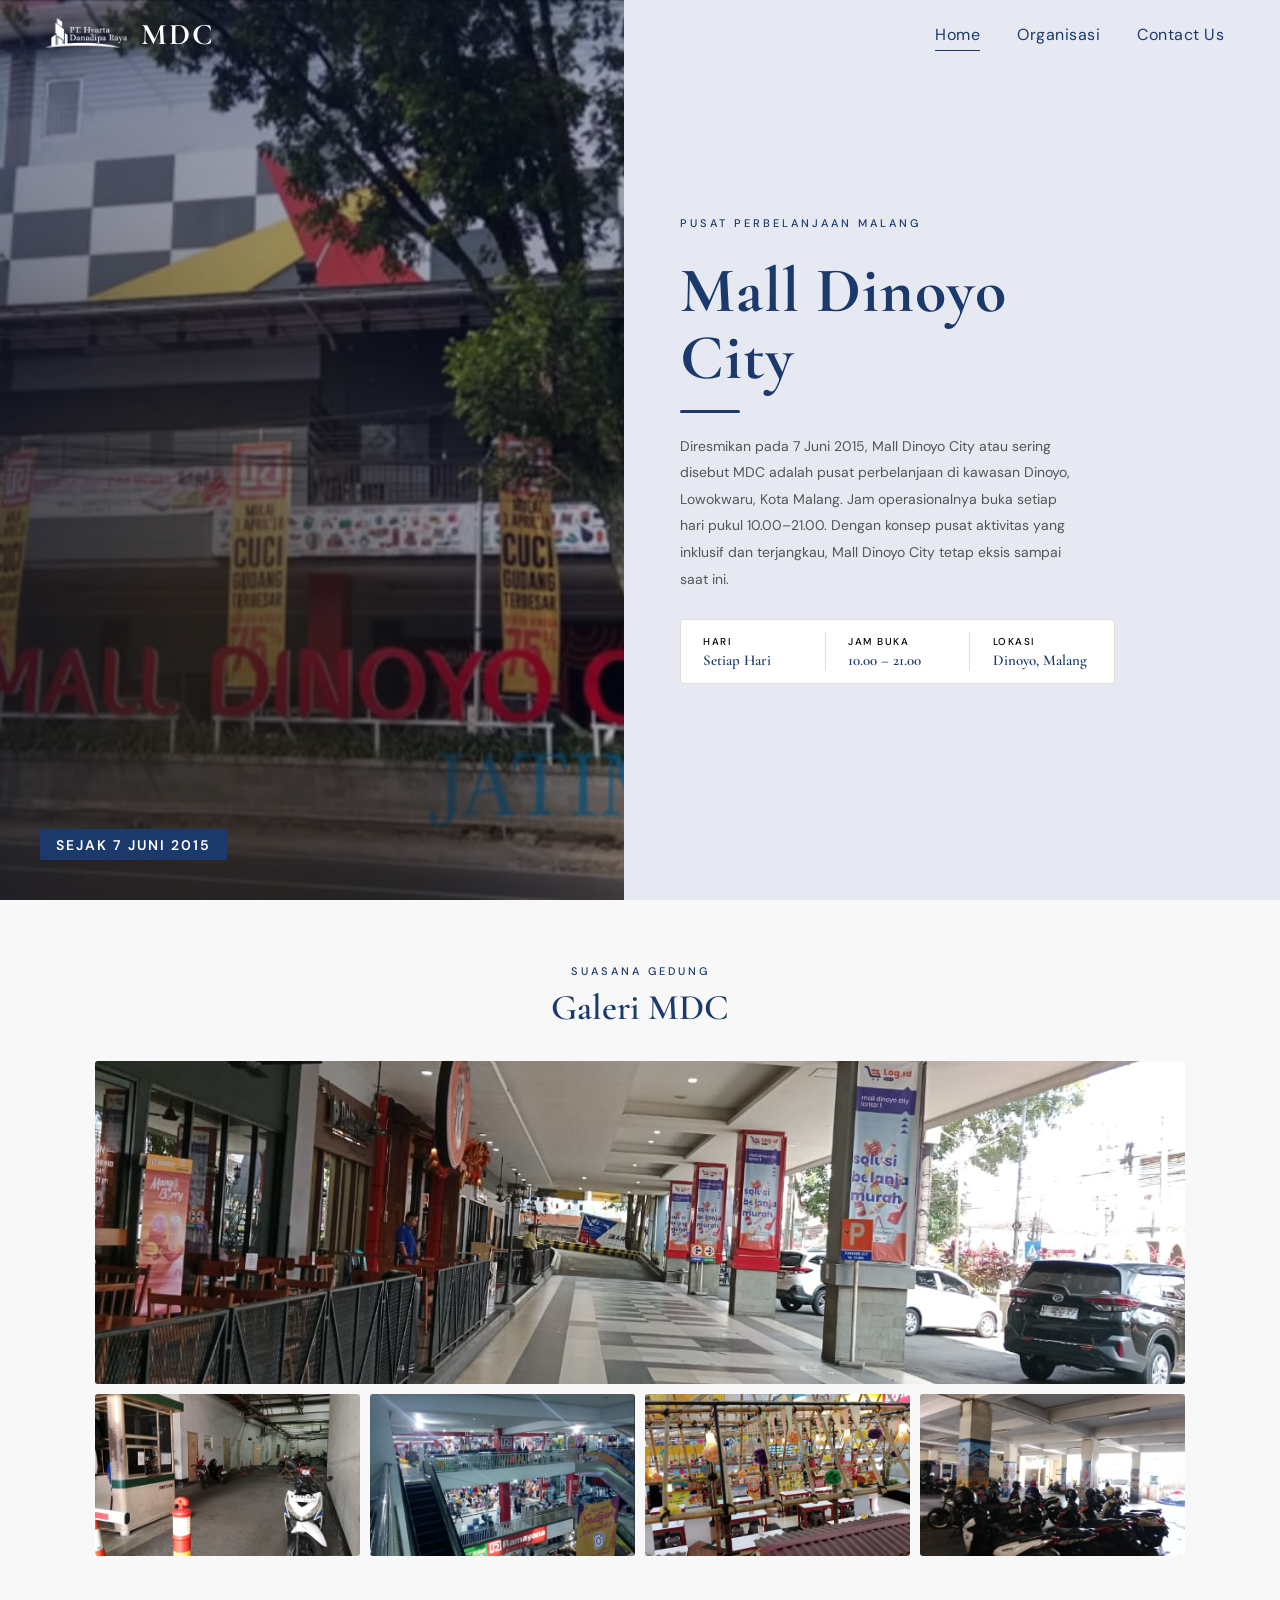
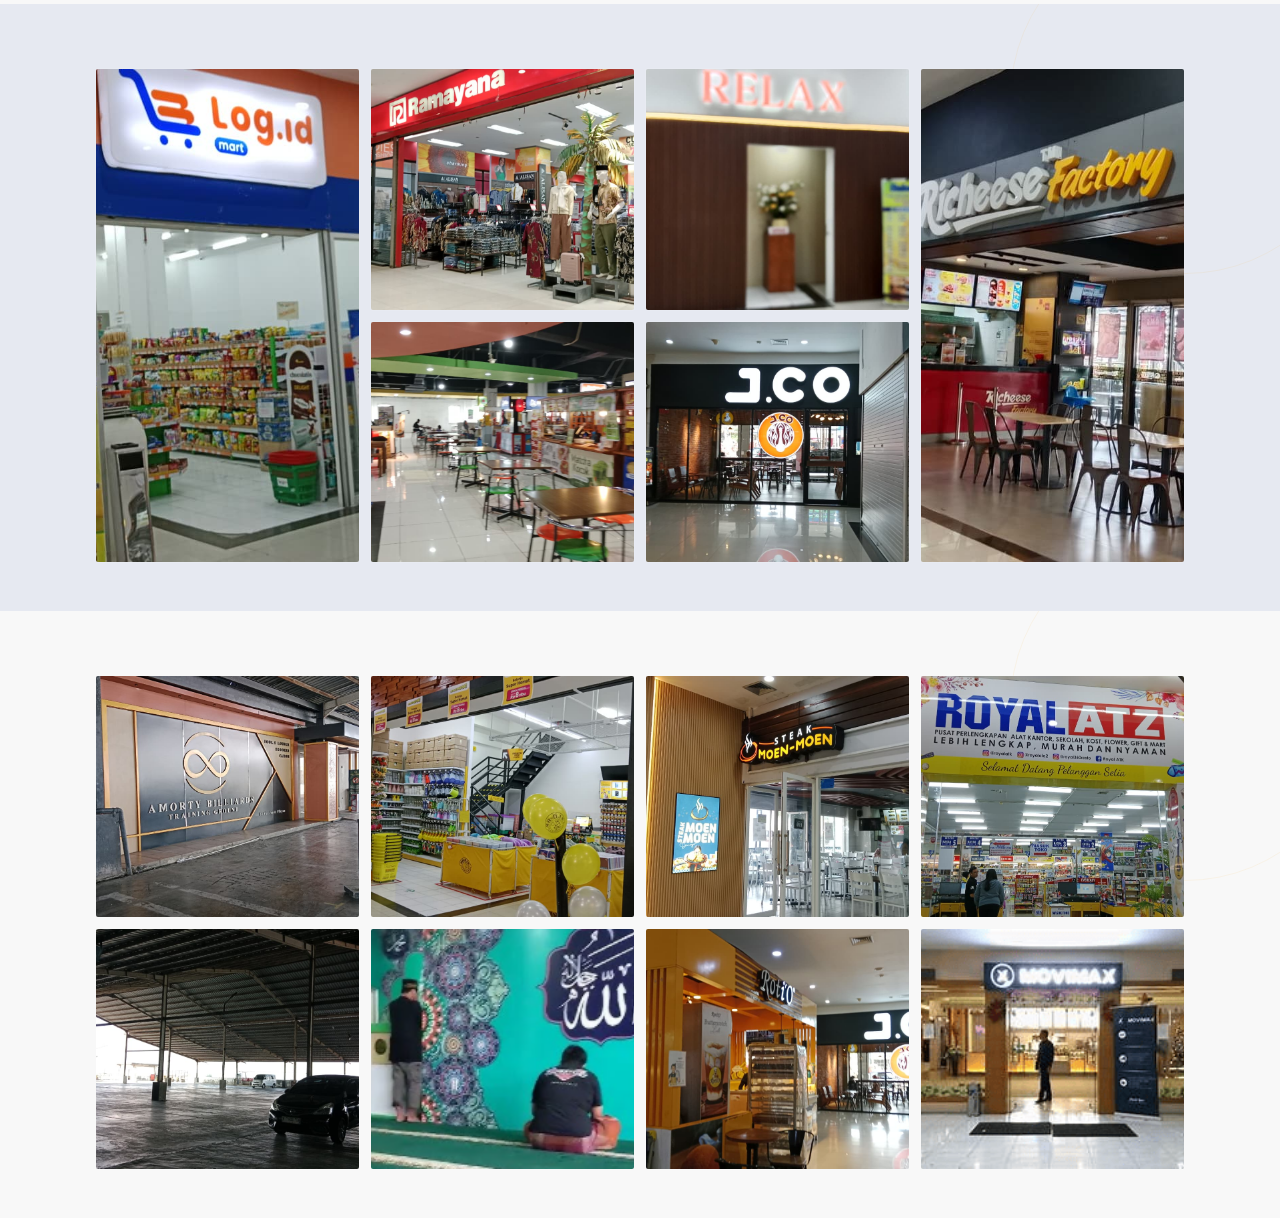
==== 2malldinoyo.html @ 8840e352 "Add files via upload" ====
<!DOCTYPE html>
<html lang="id">

<head>
  <meta charset="UTF-8">
  <meta name="viewport" content="width=device-width, initial-scale=1.0">
  <title>Mall Dinoyo City</title>
  <link rel="stylesheet" href="1utama.css">
  <link rel="stylesheet" href="2malldinoyo.css">
  <link rel="preconnect" href="https://fonts.googleapis.com">
  <link rel="preconnect" href="https://fonts.gstatic.com" crossorigin>
  <link href="https://fonts.googleapis.com/css2?family=Cormorant+Garamond:wght@300;400;600;700&family=DM+Sans:wght@300;400;500&display=swap" rel="stylesheet">
</head>

<body>

  <!-- ======= NAVBAR (sama persis dengan 1utama) ======= -->
  <nav class="navbar" id="navbar">
    <div class="navbar-logo">
      <img src="fotologo.png" alt="Logo HDR" class="nav-logo-img">
      <span class="nav-brand">MDC</span>
    </div>
    <div class="navbar-links">
      <a href="2malldinoyo.html" class="nav-link active">Home</a>
      <a href="7organisasi.html" class="nav-link">Organisasi</a>
      <a href="8contactus.html" class="nav-link">Contact Us</a>
    </div>
    <button class="hamburger" id="hamburger" aria-label="Menu">
      <span></span><span></span><span></span>
    </button>
  </nav>

  <div class="mobile-drawer" id="mobileDrawer">
    <a href="2malldinoyo.html" class="drawer-link">Home</a>
    <a href="7organisasi.html" class="drawer-link">Organisasi</a>
    <a href="8contactus.html" class="drawer-link">Contact Us</a>
  </div>

  <!-- ======= HALAMAN 1 : BERANDA ======= -->
  <section class="halaman1-mdc">
    <div class="sisi-foto">
      <div class="foto-badge reveal">Sejak 7 Juni 2015</div>
    </div>
    <div class="sisi-teks">
      <span class="section-tag dark">Pusat Perbelanjaan Malang</span>
      <h1 class="judul-h1 reveal">Mall Dinoyo<br>City</h1>
      <div class="garis-bawah reveal"></div>
      <p class="deskripsi reveal">
        Diresmikan pada 7 Juni 2015, Mall Dinoyo City atau sering disebut MDC
        adalah pusat perbelanjaan di kawasan Dinoyo, Lowokwaru, Kota Malang.
        Jam operasionalnya buka setiap hari pukul 10.00–21.00. Dengan konsep
        pusat aktivitas yang inklusif dan terjangkau, Mall Dinoyo City tetap
        eksis sampai saat ini.
      </p>
      <div class="jam-operasional reveal">
        <div class="jam-item">
          <span class="jam-label">Hari</span>
          <span class="jam-val">Setiap Hari</span>
        </div>
        <div class="jam-divider"></div>
        <div class="jam-item">
          <span class="jam-label">Jam Buka</span>
          <span class="jam-val">10.00 – 21.00</span>
        </div>
        <div class="jam-divider"></div>
        <div class="jam-item">
          <span class="jam-label">Lokasi</span>
          <span class="jam-val">Dinoyo, Malang</span>
        </div>
      </div>
    </div>
  </section>

  <!-- ======= HALAMAN 2 : GALERI UTAMA ======= -->
  <section class="halaman2-mdc">
    <div class="galeri-header reveal">
      <span class="section-tag dark">Suasana Gedung</span>
      <h2 class="galeri-judul">Galeri MDC</h2>
    </div>
    <div class="galeri">
      <div class="item item-lebar reveal">
        <img src="2lobby.png" alt="Lobby Utama">
        <div class="keterangan">Lobby Utama</div>
      </div>
      <div class="item reveal">
        <img src="2parkiranP1.png" alt="Parkiran P1">
        <div class="keterangan">Parkiran P1</div>
      </div>
      <div class="item reveal">
        <img src="2dalam.png" alt="Dalam Gedung">
        <div class="keterangan">Dalam Gedung</div>
      </div>
      <div class="item reveal">
        <img src="2dasar.png" alt="Foodcourt Dasar">
        <div class="keterangan">Foodcourt Dasar</div>
      </div>
      <div class="item reveal">
        <img src="2parkiranP2.png" alt="Parkiran P2">
        <div class="keterangan">Parkiran P2</div>
      </div>
    </div>
  </section>

  <!-- ======= HALAMAN 3 : GALERI TENANT ======= -->
  <section class="halaman3-mdc">
    <div class="galeri">
      <div class="item item-tinggi reveal">
        <img src="2log.png" alt="Log.id">
        <div class="keterangan">Log.id</div>
      </div>
      <div class="item reveal">
        <img src="2ramayana.png" alt="Ramayana">
        <div class="keterangan">Ramayana</div>
      </div>
      <div class="item reveal">
        <img src="2pijatrelax.png" alt="Pijat Relax">
        <div class="keterangan">Pijat Relax</div>
      </div>
      <div class="item item-tinggi reveal">
        <img src="2richeese.png" alt="Richeese">
        <div class="keterangan">Richeese Factory</div>
      </div>
      <div class="item reveal">
        <img src="2foodcourt.png" alt="Foodcourt">
        <div class="keterangan">Foodcourt</div>
      </div>
      <div class="item reveal">
        <img src="2jco.png" alt="JCO">
        <div class="keterangan">JCO & Coffe</div>
      </div>
    </div>
  </section>

  <section class="halaman4-mdc">
    <div class="galeri">
      <div class="item item reveal">
        <img src="2amorty.png" alt="amorty">
        <div class="keterangan">Amorty Billiard</div>
      </div>
      <div class="item reveal">
        <img src="2diy.png" alt="DIY">
        <div class="keterangan">MR. DIY</div>
      </div>
      <div class="item reveal">
        <img src="2moen.png" alt="Moen-Moen">
        <div class="keterangan">Steak Moen-Moen</div>
      </div>
      <div class="item reveal">
        <img src="2royal atz.png" alt="Royal Atz">
        <div class="keterangan">Royal ATZ</div>
      </div>
      <div class="item reveal">
        <img src="2rooftop.png" alt="Rooftop">
        <div class="keterangan">Rooftop</div>
      </div>
      <div class="item reveal">
        <img src="2masjid.png" alt="masjid">
        <div class="keterangan">Masjid Al-Adnan</div>
      </div>
      <div class="item reveal">
        <img src="2roti.png" alt="Roti">
        <div class="keterangan">Roti O</div>
      </div>
      <div class="item reveal">
        <img src="2movimax.png" alt="Movimax">
        <div class="keterangan">Movimax Dinoyo</div>
      </div>
    </div>
  </section>

  <button class="scroll-top" id="scrollTop" aria-label="Scroll to top">↑</button>
  <script src="1utama.js"></script>

</body>
</html>
---- 1utama.css ----
/* ===== IMPORT FONTS ===== */
@import url('https://fonts.googleapis.com/css2?family=Cormorant+Garamond:wght@300;400;600;700&family=DM+Sans:wght@300;400;500&display=swap');

/* ===== CSS VARIABLES ===== */
:root {
  --navy:      #1B3A6B;   
  --navy-mid:  #1B3A6B;   
  --gold:      #1B3A6B;   
  --gold-light:#4A6FA5;   
  --blue:      #EAF0FA;   
  --cream:     #F8F8F8;   
  --white:     #ffffff;
  --gray:      #8b919c;   
  --gray-light:#e6e9f1;   
  --red-dark:  #4A6FA5;   
  --text-muted:#9CA3AF;   
  --font-display: 'Cormorant Garamond', Georgia, serif;
  --font-body:    'DM Sans', Arial, sans-serif;
  --transition: 0.4s cubic-bezier(0.25, 0.46, 0.45, 0.94);
}

/* ===== RESET & BASE ===== */
*, *::before, *::after { box-sizing: border-box; margin: 0; padding: 0; }

html { scroll-behavior: smooth; }

body {
  font-family: var(--font-body);
  background: var(--white);
  color: #1a1a1a;
  overflow-x: hidden;
  cursor: default;
}

/* ===== CUSTOM CURSOR ===== */
.custom-cursor {
  width: 12px; height: 12px;
  background: var(--navy);
  border-radius: 50%;
  position: fixed;
  pointer-events: none;
  z-index: 9999;
  transition: transform 0.15s ease;
  mix-blend-mode: multiply;
}
.custom-cursor.grow { transform: scale(3); opacity: 0.5; }

/* ===== SCROLL REVEAL ===== */
.reveal {
  opacity: 0;
  transform: translateY(40px);
  transition: opacity 0.7s ease, transform 0.7s ease;
}
.reveal.visible {
  opacity: 1;
  transform: translateY(0);
}

.reveal:nth-child(2) { transition-delay: 0.1s; }
.reveal:nth-child(3) { transition-delay: 0.2s; }
.reveal:nth-child(4) { transition-delay: 0.3s; }
.reveal:nth-child(5) { transition-delay: 0.15s; }
.reveal:nth-child(6) { transition-delay: 0.25s; }

/* ===== ANIMATIONS ===== */
@keyframes slideUp {
  from { opacity: 0; transform: translateY(60px); }
  to   { opacity: 1; transform: translateY(0); }
}
@keyframes fadeIn {
  from { opacity: 0; }
  to   { opacity: 1; }
}
@keyframes float {
  0%, 100% { transform: translateY(0); }
  50%       { transform: translateY(-8px); }
}
@keyframes scrollLine {
  0%   { transform: scaleY(0); transform-origin: top; }
  50%  { transform: scaleY(1); transform-origin: top; }
  50.01% { transform: scaleY(1); transform-origin: bottom; }
  100% { transform: scaleY(0); transform-origin: bottom; }
}
@keyframes pulse {
  0%, 100% { opacity: 1; }
  50%       { opacity: 0.4; }
}

/* ===== SECTION TAG ===== */
.section-tag {
  font-family: var(--font-body);
  font-size: 11px;
  font-weight: 500;
  letter-spacing: 3px;
  text-transform: uppercase;
  color: var(--navy);
  display: block;
  margin-bottom: 0.5rem;
}
.section-tag.light { color: var(--gold-light); }
.section-tag.dark  { color: var(--navy); }

.section-title {
  font-family: var(--font-display);
  font-size: 45px;
  font-weight: 600;
  color: var(--navy);
  line-height: 1.1;
}
.section-title.light { color: var(--navy); }

/* ===== NAVBAR ===== */
.navbar {
  position: fixed;
  top: 0; left: 0; right: 0;
  z-index: 100;
  display: flex;
  align-items: center;
  padding: 1rem 2.5rem;
  background: transparent;
  transition: background var(--transition), padding var(--transition), backdrop-filter var(--transition);
}
.navbar.scrolled {
  background: rgba(255, 255, 255, 0.96);
  backdrop-filter: blur(12px);
  padding: 0.8rem 2.5rem;
  box-shadow: 0 1px 0 var(--gray-light);
}

.navbar-logo {
  display: flex;
  align-items: center;
  gap: 0.6rem;
  text-decoration: none;
  margin-right: auto;
}
.nav-logo-img {
  height: 36px;
  width: auto;
  filter: brightness(0) invert(1);
  object-fit: contain;
}
.navbar.scrolled .nav-logo-img {
  filter: none;
}
.nav-brand {
  font-family: var(--font-display);
  font-size: 30px;
  font-weight: 700;
  color: var(--white);
  letter-spacing: 2px;
}
.navbar.scrolled .nav-brand {
  color: var(--navy);
}

.navbar-links {
  display: flex;
  gap: 0.3rem;
  align-items: center;
}
.nav-link {
  text-decoration: none;
  color: white;
  font-size: 16px;
  font-weight: 400;
  letter-spacing: 0.5px;
  padding: 0.5rem 1rem;
  border-radius: 4px;
  transition: color var(--transition), background var(--transition);
  position: relative;
}
.navbar.scrolled .nav-link {
  color: var(--gray);
}
.navbar.scrolled .nav-link:hover,
.navbar.scrolled .nav-link.active {
  color: var(--navy);
}
.nav-link::after {
  content: '';
  position: absolute;
  bottom: 2px; left: 1rem; right: 1rem;
  height: 1px;
  background: var(--navy);
  transform: scaleX(0);
  transition: transform var(--transition);
}
.nav-link:hover::after,
.nav-link.active::after { transform: scaleX(1); }
.nav-link:hover { color: var(--white); }
.nav-link.active { color: var(--white); }

.hamburger {
  display: none;
  flex-direction: column;
  gap: 5px;
  background: none;
  border: none;
  cursor: pointer;
  padding: 4px;
}
.hamburger span {
  display: block;
  width: 24px; height: 2px;
  background: white;
  border-radius: 2px;
  transition: var(--transition);
}

.mobile-drawer {
  display: flex;
  position: fixed;
  top: 0; right: -100%;
  width: 260px; height: 100%;
  background: var(--white);
  z-index: 1000;
  flex-direction: column;
  padding: 5rem 2rem 2rem;
  gap: 0.5rem;
  transition: right 0.35s ease;
  visibility: hidden;
  box-shadow: -4px 0 24px rgba(0,0,0,0.08);
}
.mobile-drawer.open {
  right: 0;
  visibility: visible;
}
.drawer-link {
  text-decoration: none;
  color: var(--gray);
  font-size: 15px;
  padding: 0.75rem 0;
  border-bottom: 1px solid var(--gray-light);
  transition: color var(--transition);
}
.drawer-link:hover { color: var(--navy); }

/* ===== HERO ===== */
.halaman1 {
  height: 100vh;
  position: relative;
  display: flex;
  align-items: center;
  justify-content: center;
  overflow: hidden;
  background:
    linear-gradient(135deg, rgba(29, 55, 95, 0.72) 0%, rgba(178, 187, 201, 0.5) 100%),
    url("background.jpg") center/cover no-repeat;
}

.hero-overlay {
  position: absolute;
  inset: 0;
  background: 
    radial-gradient(ellipse at 20% 50%, rgba(255,255,255,0.06) 0%, transparent 60%),
    radial-gradient(ellipse at 80% 20%, rgba(255,255,255,0.04) 0%, transparent 50%);
  pointer-events: none;
}

.hero-content {
  text-align: center;
  z-index: 2;
  display: flex;
  flex-direction: column;
  align-items: center;
  gap: 1.2rem;
}

.hero-badge {
  font-size: 11px;
  font-weight: 500;
  letter-spacing: 4px;
  text-transform: uppercase;
  color: var(--white);
  border: 1px solid rgba(255,255,255,0.45);
  padding: 0.4rem 1.2rem;
  border-radius: 20px;
  animation: fadeIn 1s ease 0.3s both;
}

.teks1 {
  font-family: var(--font-display);
  font-size: clamp(36px, 6vw, 72px);
  font-weight: 700;
  color: var(--white);
  line-height: 1.05;
  letter-spacing: 2px;
  animation: slideUp 1s ease 0.5s both;
}

.teks2 {
  font-size: 15px;
  color: rgba(255,255,255,0.80);
  line-height: 1.8;
  animation: slideUp 1s ease 0.7s both;
  max-width: 480px;
}

.hero-cta {
  display: inline-block;
  text-decoration: none;
  color: var(--white);
  background: var(--navy);
  padding: 0.75rem 2rem;
  font-size: 13px;
  font-weight: 500;
  letter-spacing: 1px;
  border-radius: 2px;
  animation: slideUp 1s ease 0.9s both;
  transition: background var(--transition), transform var(--transition), color var(--transition);
  margin-top: 0.5rem;
}
.hero-cta:hover {
  background: var(--blue);
  transform: translateY(-2px);
}

.hero-scroll-hint {
  position: absolute;
  bottom: 2rem;
  left: 50%;
  transform: translateX(-50%);
  display: flex;
  flex-direction: column;
  align-items: center;
  gap: 0.5rem;
  animation: fadeIn 1s ease 2s both;
}
.hero-scroll-hint span {
  font-size: 10px;
  letter-spacing: 3px;
  text-transform: uppercase;
  color: rgba(255, 255, 255, 0.685);
}
.scroll-line {
  width: 1px;
  height: 40px;
  background: rgba(255, 255, 255, 0.801);
  animation: scrollLine 1.5s ease-in-out infinite;
}

/* ===== HALAMAN 2 ===== */
.halaman2 {
  background: var(--white);
  padding: 5rem 2rem 3rem;
  display: flex;
  flex-direction: column;
  align-items: center;
  gap: 2.5rem;
}

.halaman2-inner {
  display: flex;
  align-items: center;
  gap: 3rem;
  max-width: 900px;
  width: 100%;
}

.fotologo {
  width: 250px;
  height: auto;
  animation: float 4s ease-in-out infinite;
  flex-shrink: 0;
}

.halaman2-text {
  display: flex;
  flex-direction: column;
  gap: 0.75rem;
}

.teks3 {
  font-family: var(--font-display);
  font-size: 30px;
  color: var(--navy);
  font-weight: 600;
}

.teks3-sub {
  font-size: 20px;
  color: var(--gray);
  line-height: 1.8;
  max-width: 800px;
}

/* Stat bar */
.stat-bar {
  display: flex;
  gap: 0;
  background: var(--white);
  border: 1px solid var(--gray-light);
  border-radius: 4px;
  overflow: hidden;
  width: 100%;
  max-width: 700px;
}
.stat-item {
  flex: 1;
  display: flex;
  flex-direction: column;
  align-items: center;
  justify-content: center;
  padding: 1.5rem 1rem;
  gap: 0.3rem;
}
.stat-num {
  font-family: var(--font-display);
  font-size: 50px;
  font-weight: 700;
  color: var(--navy);
  line-height: 1;
}
.stat-pct {
  font-family: var(--font-display);
  font-size: 30px;
  color: var(--navy);
  margin-left: 2px;
}
.stat-label {
  font-size: 20px;
  letter-spacing: 1px;
  color: var(--gray);
  text-transform: uppercase;
}
.stat-divider {
  width: 1px;
  background: var(--gray-light);
  margin: 1rem 0;
}

/* ===== HALAMAN 3 : VISI MISI ===== */
.halaman3 {
  background: var(--gray-light);
  padding: 5rem 3rem;
  display: flex;
  flex-direction: column;
  align-items: center;
  gap: 2.5rem;
  position: relative;
  overflow: hidden;
}
.halaman3::before {
  content: '';
  position: absolute;
  top: -60px; right: -60px;
  width: 300px; height: 300px;
  border: 1px solid rgba(27,58,107,0.08);
  border-radius: 50%;
  pointer-events: none;
}
.halaman3::after {
  content: '';
  position: absolute;
  bottom: -80px; left: -80px;
  width: 400px; height: 400px;
  border: 1px solid rgba(27,58,107,0.05);
  border-radius: 50%;
  pointer-events: none;
}

.halaman3-header {
  text-align: center;
}

.container {
  display: grid;
  grid-template-columns: 1fr 1fr;
  gap: 3rem;
  width: 90%;
  z-index: 1;
  height: fit-content;
}

.halaman3 .section {
  background: var(--white);
  border: 1px solid var(--gray-light);
  border-radius: 4px;
  padding: 2rem;
  transition: background var(--transition), border-color var(--transition), box-shadow var(--transition);
}
.halaman3 .section:hover {
  border-color: var(--navy);
  box-shadow: 0 8px 24px rgba(27,58,107,0.08);
}

.halaman3 .section h2 {
  font-family: var(--font-display);
  font-size: 30px;
  font-weight: 600;
  text-align: center;
  margin-bottom: 1rem;
  color: var(--navy);
  padding-bottom: 0.75rem;
  border-bottom: 1px solid var(--gray-light);
}

.halaman3 .section p,
.halaman3 .section li {
  font-size: 20px;
  line-height: 1.9;
  color: var(--navy);
}

.halaman3 .section ul {
  padding-left: 1.2rem;
}

.halaman3 .section li {
  margin-bottom: 0.75rem;
}

/* ===== HALAMAN 4 : BIDANG USAHA ===== */
.halaman4 {
  background: var(--white);
  padding: 3rem 3rem;
  display: flex;
  flex-direction: column;
  align-items: center;
  gap: 2rem;
  border-top: 1px solid var(--gray-light);
}

.halaman4-header { text-align: center; }

.judul {
  font-family: var(--font-display);
  font-size: 30px;
  font-weight: 700;
  color: var(--navy);
  text-transform: uppercase;
  letter-spacing: 2px;
  margin-bottom: 0;
}

.halaman4 .grid {
  display: grid;
  grid-template-columns: 1fr 1fr 1fr;
  gap: 1.5rem;
  width: 75%;
}

.halaman4 .kartu {
  background: var(--cream);
  border: 1px solid rgba(73, 76, 82, 0.212);
  border-radius: 4px;
  overflow: hidden;
  transition: transform var(--transition), box-shadow var(--transition), border-color var(--transition);
}
.halaman4 .kartu:hover {
  transform: translateY(-6px);
  box-shadow: 0 16px 40px rgba(68, 97, 143, 0.1);
  border-color: var(--navy);
}

.kartu-icon {
  font-size: 28px;
  padding: 1rem 1rem 1rem;
  display: block;
  text-align: center;
  color: #ffffff;
}

.kartu-header {
  padding: 0.6rem 1.2rem;
  font-weight: 600;
  font-size: 18px;
  letter-spacing: 1.5px;
  text-transform: uppercase;
  color: rgb(58, 56, 56);
  background: var(--gray-light);
}

.kartu-body {
  padding: 0.9rem 1.2rem 1.2rem;
}

.halaman4 .kartu-body ul { padding-left: 1.1rem; }
.halaman4 .kartu-body li {
  font-size: 16px;
  color: rgb(56, 55, 55);
  line-height: 1.8;
  margin-bottom: 0.4rem;
}

/* ===== HALAMAN 5 : LEGALITAS ===== */
.halaman5 {
  background: var(--cream);
  padding: 5rem 3rem;
  display: flex;
  flex-direction: column;
  align-items: center;
  gap: 2rem;
}

.halaman5-header { text-align: center; }

.judul-halaman {
  font-family: var(--font-display);
  font-size: 30px;
  font-weight: 700;
  color: var(--navy);
  text-transform: uppercase;
  letter-spacing: 2px;
}

.halaman5 .grid {
  display: grid;
  grid-template-columns: 1fr 1fr 1fr;
  gap: 1rem;
  width: 70%;
}

.halaman5 .kartu {
  border: 1px solid var(--gray-light);
  border-radius: 4px;
  background: var(--white);
  overflow: hidden;
  transition: transform var(--transition), box-shadow var(--transition);
}
.halaman5 .kartu:hover {
  transform: translateY(-4px);
  box-shadow: 0 8px 24px rgba(27,58,107,0.08);
}

.biru  { background: var(--navy); color: white; }
.merah { background: var(--gold-light); color: white; }

.kartu-body {
  padding: 0.9rem 1.1rem;
  font-size: 15px;
  color: var(--gray);
  line-height: 1.7;
}

/* ===== HALAMAN 6 : GEDUNG ===== */
.halaman6 {
  background: var(--white);
  padding: 5rem 3rem;
  display: flex;
  flex-direction: column;
  align-items: center;
  gap: 2rem;
  position: relative;
  overflow: hidden;
}
.halaman6::before {
  content: '';
  position: absolute;
  inset: 0;
  background: none;
  pointer-events: none;
}

.halaman6-header {
  text-align: center;
  z-index: 1;
}

.teks-gedung {
  font-size: 18px;
  text-align: center;
  color: var(--gray);
  line-height: 2;
  z-index: 1;
}
.teks-gedung strong { color: var(--navy); }

.halaman6 .grid {
  display: grid;
  grid-template-columns: 1fr 1fr;
  gap: 1.5rem;
  width: 55%;
  z-index: 1;
}

.halaman6 .kartu {
  text-decoration: none;
  color: var(--navy);
  border-radius: 4px;
  overflow: hidden;
  border: 1px solid var(--gray-light);
  transition: transform var(--transition), box-shadow var(--transition);
  background: white;
}
.halaman6 .kartu:hover {
  transform: translateY(-6px);
  box-shadow: 0 20px 48px rgba(27,58,107,0.12);
}

.kartu-img-wrap {
  position: relative;
  overflow: hidden;
}

.halaman6 .kartu img {
  width: 100%;
  height: 200px;
  display: block;
  object-fit: cover;
  transition: transform 0.6s ease;
}
.halaman6 .kartu:hover img { transform: scale(1.06); }

.kartu-overlay {
  position: absolute;
  inset: 0;
  background: rgba(27,58,107,0.55);
  display: flex;
  align-items: center;
  justify-content: center;
  color: var(--white);
  font-size: 17px;
  font-weight: 600;
  letter-spacing: 1px;
  opacity: 0;
  transition: opacity var(--transition);
}
.halaman6 .kartu:hover .kartu-overlay { opacity: 1; }

.halaman6 .kartu p {
  padding: 0.9rem 1rem;
  font-weight: 600;
  font-size: 17px;
  letter-spacing: 0.5px;
  text-align: center;
  margin: 0;
  background: white;
  color: var(--navy);
}

/* ===== HALAMAN 8 : CONTACT ===== */
.halaman8 {
  background: var(--cream);
  display: flex;
  flex-direction: column;
  align-items: center;
  justify-content: center;
  padding: 5rem 3rem 0;
}

.contact-inner {
  display: flex;
  flex-direction: column;
  align-items: center;
  gap: 2.5rem;
  width: 100%;
  max-width: 800px;
  padding-bottom: 3rem;
}

.h1 {
  font-family: var(--font-display);
  font-size: 36px;
  font-weight: 600;
  color: var(--navy);
  text-align: center;
  padding-bottom: 0.75rem;
  border-bottom: 1px solid var(--gray-light);
}

.contact-grid {
  display: flex;
  gap: 0;
  width: 100%;
  justify-content: center;
  align-items: stretch;
}

.contact-item {
  flex: 1;
  display: flex;
  flex-direction: column;
  align-items: center;
  gap: 0.5rem;
  padding: 1.5rem;
  text-align: center;
  transition: background var(--transition);
  border-radius: 4px;
}
.contact-item:hover { background: var(--blue); }

.contact-icon {
  font-size: 24px;
  margin-bottom: 0.3rem;
  color: var(--navy);
}

.h2 {
  font-family: var(--font-display);
  font-size: 20px;
  font-weight: 600;
  color: var(--navy);
  letter-spacing: 1px;
}

.p {
  font-size: 17px;
  color: var(--gray);
  line-height: 1.6;
}

.contact-divider {
  width: 1px;
  background: var(--gray-light);
  margin: 1.5rem 0;
}

.footer-bar {
  width: 100%;
  border-top: 1px solid var(--gray-light);
  text-align: center;
  padding: 1.2rem;
}
.footer-bar p {
  font-size: 12px;
  color: var(--gray);
  letter-spacing: 0.5px;
}

/* ===== SCROLL TO TOP ===== */
.scroll-top {
  position: fixed;
  bottom: 2rem;
  right: 2rem;
  width: 44px; height: 44px;
  background: var(--navy);
  color: var(--white);
  border: none;
  border-radius: 50%;
  font-size: 18px;
  font-weight: bold;
  cursor: pointer;
  z-index: 50;
  opacity: 0;
  transform: translateY(20px);
  transition: opacity var(--transition), transform var(--transition), background var(--transition);
  display: flex;
  align-items: center;
  justify-content: center;
}
.scroll-top.visible { opacity: 1; transform: translateY(0); }
.scroll-top:hover { background: var(--gold-light); }

/* ===== RESPONSIVE ===== */
@media (max-width: 768px) {
  .navbar-links { display: none; }
  .hamburger { display: flex; }
  .halaman2-inner { flex-direction: column; text-align: center; }
  .container { grid-template-columns: 1fr; gap: 1.5rem; }
  .halaman4 .grid { grid-template-columns: 1fr; width: 95%; }
  .halaman5 .grid { grid-template-columns: 1fr 1fr; width: 95%; }
  .halaman6 .grid { grid-template-columns: 1fr; width: 90%; }
  .stat-bar { flex-direction: column; max-width: 300px; }
  .stat-divider { width: 60%; height: 1px; margin: 0 auto; }
  .contact-grid { flex-direction: column; }
  .contact-divider { width: 60%; height: 1px; margin: 0 auto; }
}
---- 2malldinoyo.css ----
/* ============================================================
   2malldinoyo.css
   Hanya style KHUSUS halaman Mall Dinoyo City.
   Navbar, font, warna, animasi → sudah dari 1utama.css
   ============================================================ */

/* ======= HALAMAN 1 : SPLIT HERO ======= */

.navbar {
  position: fixed;
  top: 0; left: 0; right: 0;
  z-index: 100;
  display: flex;
  align-items: center;
  padding: 1rem 2.5rem;
  background: transparent;
  transition: background var(--transition), padding var(--transition), backdrop-filter var(--transition);
}
.navbar.scrolled {
  background: rgba(255, 255, 255, 0.96);
  backdrop-filter: blur(12px);
  padding: 0.8rem 2.5rem;
  box-shadow: 0 1px 0 var(--gray-light);
}

.navbar-logo {
  display: flex;
  align-items: center;
  gap: 0.6rem;
  text-decoration: none;
  margin-right: auto;
}
.nav-logo-img {
  height: 36px;
  width: auto;
  filter: brightness(0) invert(1);
  object-fit: contain;
}
.navbar.scrolled .nav-logo-img {
  filter: none;
}
.nav-brand {
  font-family: var(--font-display);
  font-size: 30px;
  font-weight: 700;
  color: var(--white);
  letter-spacing: 2px;
}
.navbar.scrolled .nav-brand {
  color: var(--navy);
}

.navbar-links {
  display: flex;
  gap: 0.3rem;
  align-items: center;
}
.nav-link {
  text-decoration: none;
  color: var(--navy);
  font-size: 16px;
  font-weight: 400;
  letter-spacing: 0.5px;
  padding: 0.5rem 1rem;
  border-radius: 4px;
  transition: color var(--transition), background var(--transition);
  position: relative;
}
.navbar.scrolled .nav-link {
  color: var(--navy);
}
.navbar.scrolled .nav-link:hover,
.navbar.scrolled .nav-link.active {
  color: var(--nvy);
}
.nav-link::after {
  content: '';
  position: absolute;
  bottom: 2px; left: 1rem; right: 1rem;
  height: 1px;
  background: var(--navy);
  transform: scaleX(0);
  transition: transform var(--transition);
}
.nav-link:hover::after,
.nav-link.active::after { transform: scaleX(1); }
.nav-link:hover { color: var(--navy); }
.nav-link.active { color: var(--navy); }

.hamburger {
  display: none;
  flex-direction: column;
  gap: 5px;
  background: none;
  border: none;
  cursor: pointer;
  padding: 4px;
}
.hamburger span {
  display: block;
  width: 24px; height: 2px;
  background: white;
  border-radius: 2px;
  transition: var(--transition);
}

.mobile-drawer {
  display: flex;
  position: fixed;
  top: 0; right: -100%;
  width: 260px; height: 100%;
  background: var(--white);
  z-index: 1000;
  flex-direction: column;
  padding: 5rem 2rem 2rem;
  gap: 0.5rem;
  transition: right 0.35s ease;
  visibility: hidden;
  box-shadow: -4px 0 24px rgba(0,0,0,0.08);
}
.mobile-drawer.open {
  right: 0;
  visibility: visible;
}
.drawer-link {
  text-decoration: none;
  color: var(--gray);
  font-size: 15px;
  padding: 0.75rem 0;
  border-bottom: 1px solid var(--gray-light);
  transition: color var(--transition);
}
.drawer-link:hover { color: var(--navy); }

.halaman1-mdc {
  height: 100vh;
  display: flex;
  flex-direction: row;
}

/* Sisi kiri: foto */
.halaman1-mdc .sisi-foto {
  flex: 1;
  background:
    linear-gradient(135deg, rgba(7,19,58,0.5) 0%, rgba(7,19,58,0.2) 100%),
    url("mdc.jpg") center / cover no-repeat;
  display: flex;
  align-items: flex-end;
  padding: 2.5rem;
  position: relative;
  overflow: hidden;
}

.halaman1-mdc .sisi-foto::after {
  content: '';
  position: absolute;
  inset: 0;
  background: radial-gradient(ellipse at 30% 70%, rgba(232,160,32,0.12) 0%, transparent 60%);
  pointer-events: none;
}

.foto-badge {
  background: var(--navy);
  color: var(--white);
  font-size: 14px;
  font-weight: 600;
  letter-spacing: 2px;
  text-transform: uppercase;
  padding: 0.4rem 1rem;
  border-radius: 2px;
  z-index: 1;
}

/* Sisi kanan: teks */
.halaman1-mdc .sisi-teks {
  flex: 1;
  background: var(--gray-light);
  display: flex;
  flex-direction: column;
  justify-content: center;
  padding: 4rem 3.5rem;
  gap: 1.2rem;
}

.judul-h1 {
  font-family: var(--font-display);
  font-size: clamp(38px, 5vw, 64px);
  font-weight: 700;
  color: var(--navy);
  line-height: 1.05;
  letter-spacing: 1px;
  margin: 0;
}

.garis-bawah {
  width: 60px;
  height: 3px;
  background: var(--navy);
  border-radius: 2px;
}

.halaman1-mdc .deskripsi {
  font-size: 14px;
  color: #555;
  line-height: 1.9;
  max-width: 400px;
}

/* Info bar jam operasional */
.jam-operasional {
  display: flex;
  gap: 0;
  border: 1px solid #e0ddd5;
  border-radius: 4px;
  overflow: hidden;
  max-width: 80%;
  margin-top: 0.5rem;
  background: white;
}

.jam-item {
  display: flex;
  flex-direction: column;
  padding: 0.9rem 1.4rem;
  gap: 0.2rem;
   flex: 1;
}

.jam-label {
  font-size: 10px;
  letter-spacing: 1.5px;
  text-transform: uppercase;
  color: #000000;
  font-weight: 500;
}

.jam-val {
  font-family: var(--font-display);
  font-size: 15px;
  font-weight: 600;
  color: var(--navy);
}

.jam-divider {
  width: 1px;
  background: #e0ddd5;
  margin: 0.75rem 0;
}


/* ======= HALAMAN 2 : GALERI TERANG ======= */

.halaman2-mdc {
  background: var(--cream);
  padding: 4rem 3rem 3rem;
  display: flex;
  flex-direction: column;
  align-items: center;
  gap: 2rem;
}

.galeri-header {
  text-align: center;
}

.galeri-judul {
  font-family: var(--font-display);
  font-size: 36px;
  font-weight: 600;
  color: var(--navy);
  margin: 0;
}

.galeri-judul.light { color: var(--white); }

.halaman2-mdc .galeri {
  display: grid;
  grid-template-columns: 1fr 1fr 1fr 1fr;
  gap: 10px;
  width: 92%;
  height: 55vh;
}

.halaman2-mdc .item {
  position: relative;
  overflow: hidden;
  background: #ddd;
  border-radius: 3px;
}

.halaman2-mdc .item-lebar {
  grid-column: span 4;
}

.halaman2-mdc .item img {
  width: 100%; height: 100%;
  object-fit: cover;
  display: block;
  transition: transform 0.5s ease;
}

.halaman2-mdc .item:hover img { transform: scale(1.05); }

.keterangan {
  position: absolute;
  bottom: 0; left: 0; right: 0;
  background: rgba(7,19,58,0.65);
  color: white;
  font-size: 12px;
  font-weight: 500;
  letter-spacing: 0.5px;
  padding: 0.5rem 0.75rem;
  text-align: center;
  transform: translateY(100%);
  transition: transform 0.3s ease;
}

.item:hover .keterangan { transform: translateY(0); }


/* ======= HALAMAN 3 : GALERI GELAP ======= */

.halaman3-mdc {
  background: var(--gray-light);
  padding: 4rem 3rem 3rem;
  display: flex;
  flex-direction: column;
  align-items: center;
  gap: 2rem;
  position: relative;
  overflow: hidden;
}

.halaman3-mdc::before {
  content: '';
  position: absolute;
  top: -80px; right: -80px;
  width: 350px; height: 350px;
  border: 1px solid rgba(232,160,32,0.08);
  border-radius: 50%;
  pointer-events: none;
}

.halaman3-mdc .galeri {
  display: grid;
  grid-template-columns: 1fr 1fr 1fr 1fr;
  grid-template-rows: 1fr 1fr;
  gap: 10px;
  width: 92%;
  height: 55vh;
  z-index: 1;
}

.halaman3-mdc .item {
  position: relative;
  overflow: hidden;
  background: rgba(255,255,255,0.05);
  border-radius: 3px;
  border: 1px solid rgba(255,255,255,0.06);
}

.halaman3-mdc .item-tinggi { grid-row: span 2; }

.halaman3-mdc .item img {
  width: 100%; height: 100%;
  object-fit: cover;
  display: block;
  transition: transform 0.5s ease;
}

.halaman3-mdc .item:hover img { transform: scale(1.05); }


.halaman4-mdc {
  background: var(--cream);
  padding: 4rem 3rem 3rem;
  display: flex;
  flex-direction: column;
  align-items: center;
  gap: 2rem;
  position: relative;
  overflow: hidden;
}

.halaman4-mdc::before {
  content: '';
  position: absolute;
  top: -80px; right: -80px;
  width: 350px; height: 350px;
  border: 1px solid rgba(232,160,32,0.08);
  border-radius: 50%;
  pointer-events: none;
}

.halaman4-mdc .galeri {
  display: grid;
  grid-template-columns: 1fr 1fr 1fr 1fr;
  grid-template-rows: 1fr 1fr;
  gap: 10px;
  width: 92%;
  height: 55vh;
  z-index: 1;
}

.halaman4-mdc .item {
  position: relative;
  overflow: hidden;
  background: rgba(255,255,255,0.05);
  border-radius: 3px;
  border: 1px solid rgba(255,255,255,0.06);
}

.halaman4-mdc .item img {
  width: 100%; height: 100%;
  object-fit: cover;
  display: block;
  transition: transform 0.5s ease;
}

.halaman4-mdc .item:hover img { transform: scale(1.05); }


/* ======= RESPONSIVE ======= */
@media (max-width: 768px) {
  .halaman1-mdc { flex-direction: column; }
  .halaman1-mdc .sisi-foto { height: 40vh; flex: none; }
  .halaman1-mdc .sisi-teks { padding: 2rem; }
  .halaman2-mdc .galeri,
  .halaman3-mdc .galeri {
    grid-template-columns: 1fr 1fr;
    height: auto;
  }
  .halaman2-mdc .item-lebar { grid-column: span 2; }
  .jam-operasional { flex-direction: column; width: 100%; }
  .jam-divider { width: 80%; height: 1px; margin: 0 auto; }
}
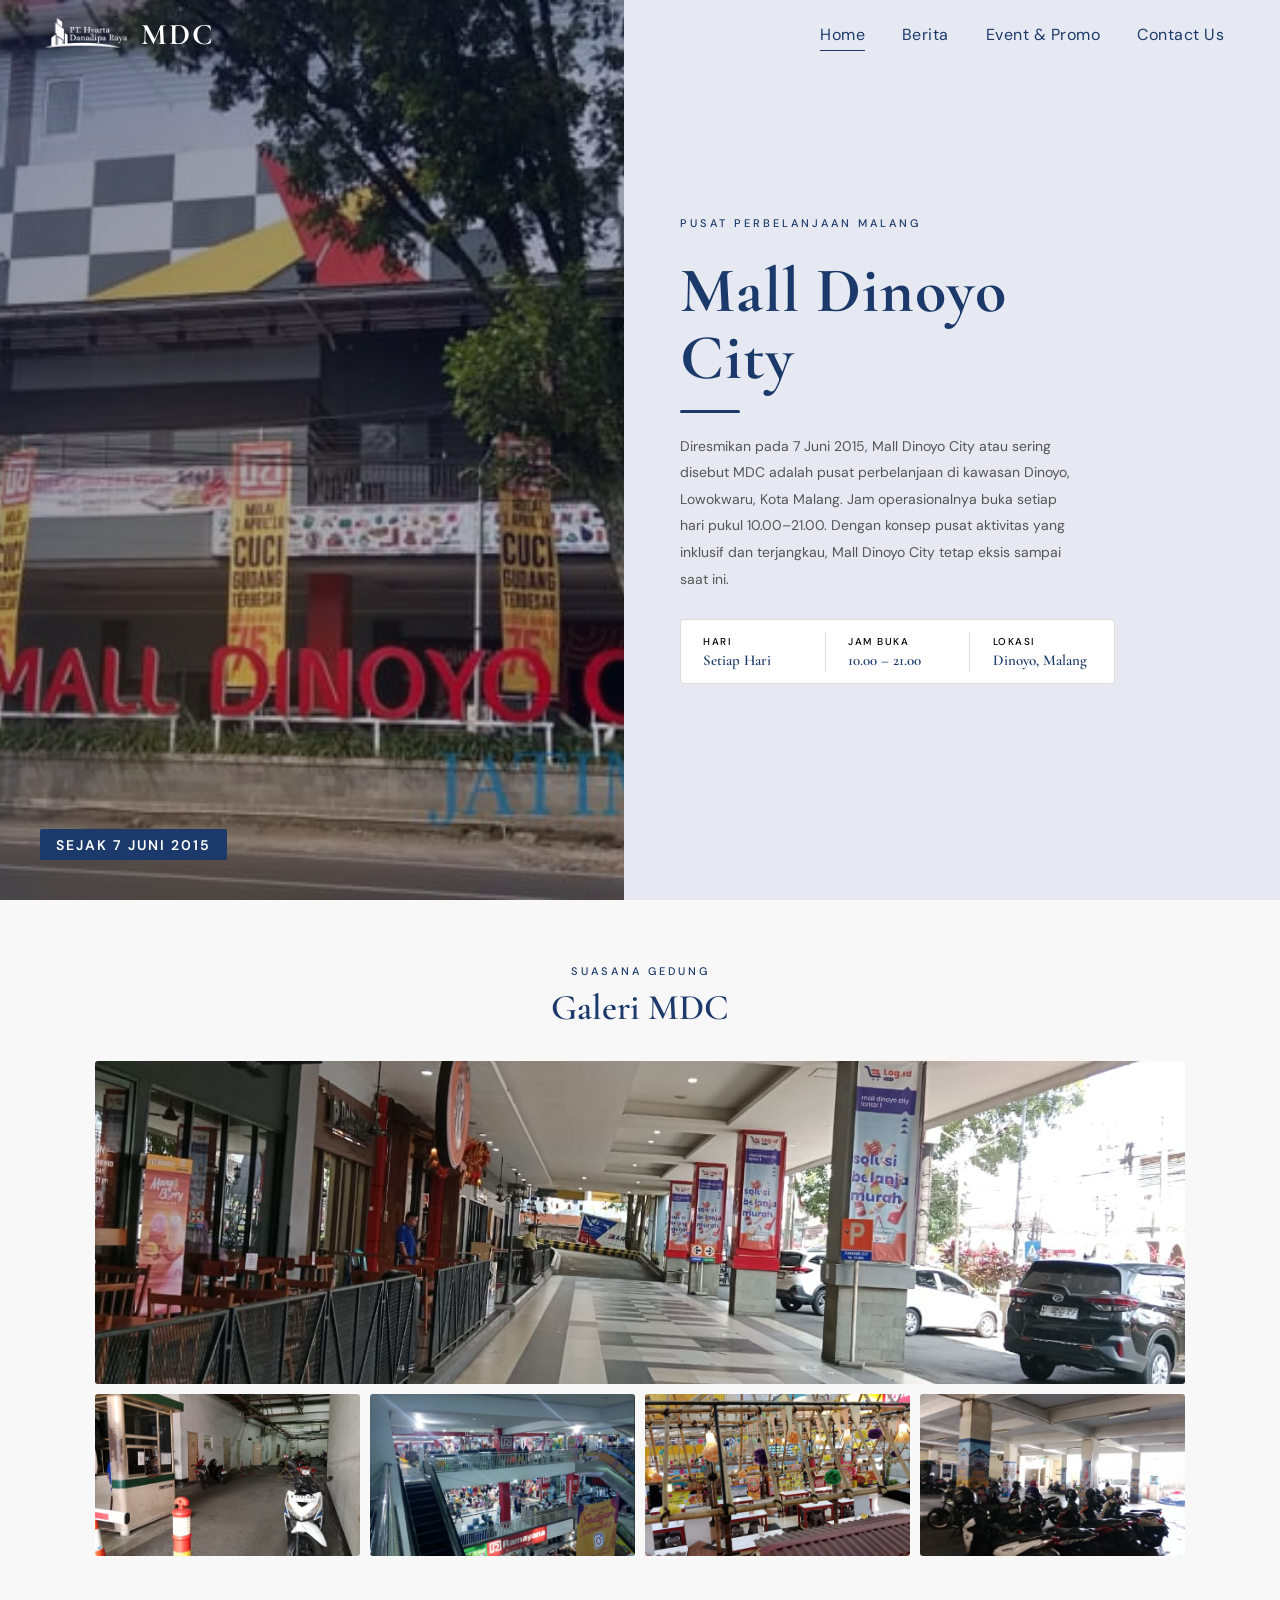
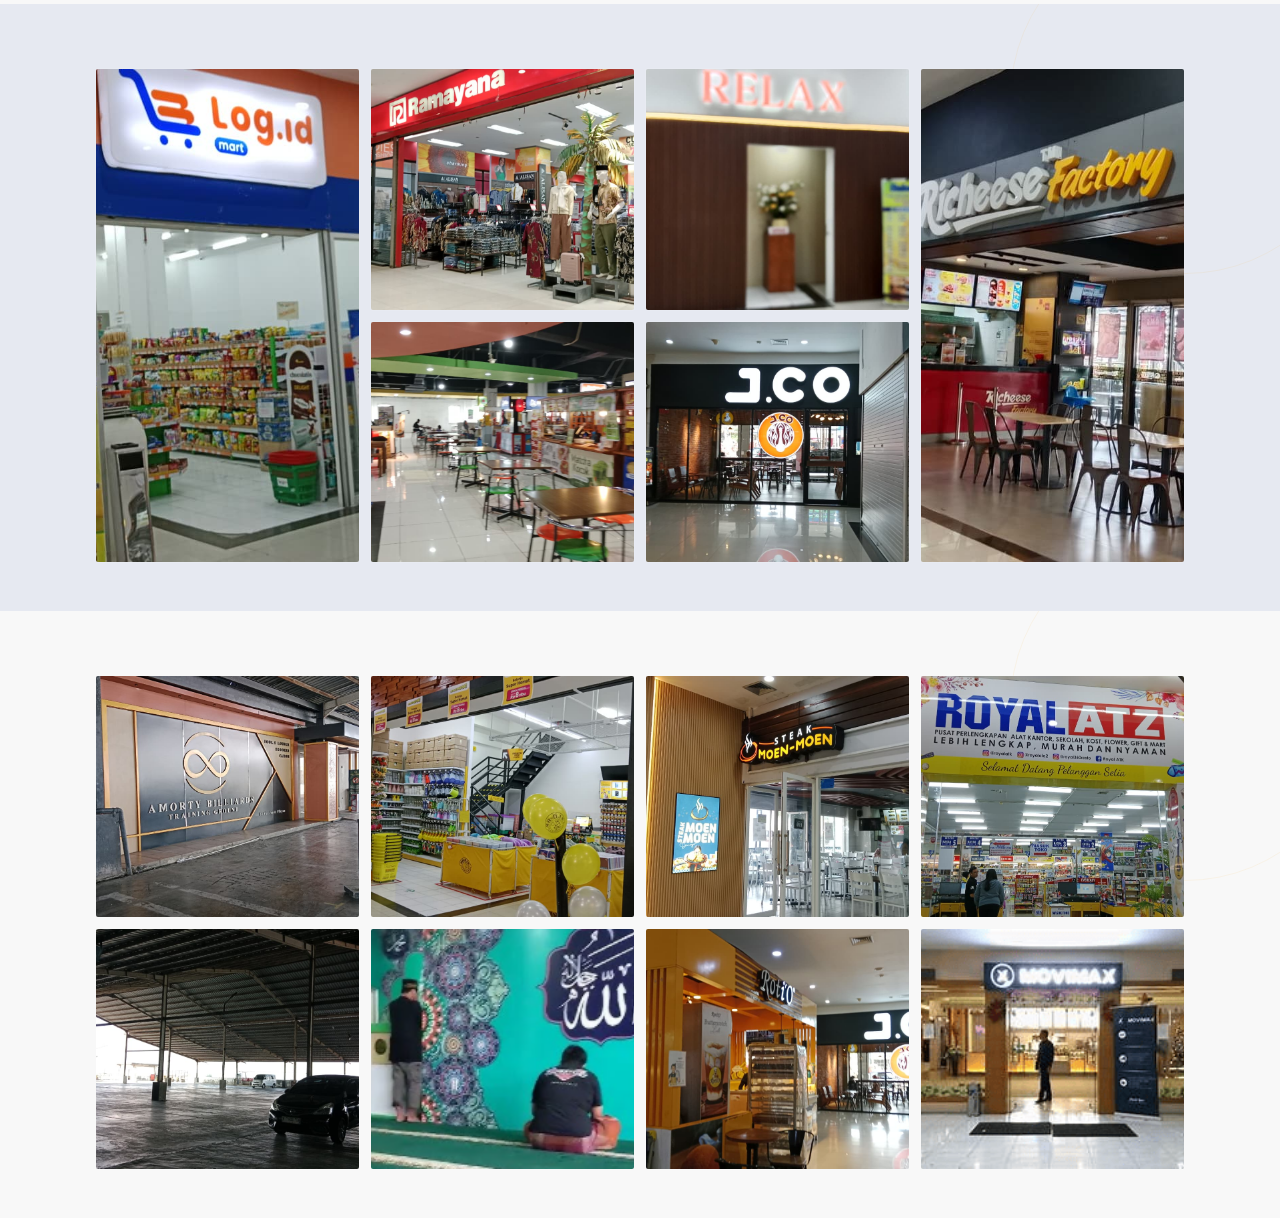
==== commit 9ce590c7: "Update 2malldinoyo.html" ====
--- a/2malldinoyo.html
+++ b/2malldinoyo.html
@@ -22,7 +22,8 @@
     </div>
     <div class="navbar-links">
       <a href="2malldinoyo.html" class="nav-link active">Home</a>
-      <a href="7organisasi.html" class="nav-link">Organisasi</a>
+      <a href="7berita.html" class="nav-link">Berita</a>
+      <a href="9promo.html" class="nav-link">Event & Promo</a>
       <a href="8contactus.html" class="nav-link">Contact Us</a>
     </div>
     <button class="hamburger" id="hamburger" aria-label="Menu">
@@ -31,9 +32,10 @@
   </nav>
 
   <div class="mobile-drawer" id="mobileDrawer">
-    <a href="2malldinoyo.html" class="drawer-link">Home</a>
-    <a href="7organisasi.html" class="drawer-link">Organisasi</a>
-    <a href="8contactus.html" class="drawer-link">Contact Us</a>
+      <a href="2malldinoyo.html" class="nav-link active">Home</a>
+      <a href="7berita.html" class="nav-link">Berita</a>
+      <a href="9promo.html" class="nav-link">Event & Promo</a>
+      <a href="8contactus.html" class="nav-link">Contact Us</a>
   </div>
 
   <!-- ======= HALAMAN 1 : BERANDA ======= -->
--- a/1utama.css
+++ b/1utama.css
@@ -212,11 +212,11 @@
   display: flex;
   position: fixed;
   top: 0; right: -100%;
-  width: 260px; height: 100%;
-  background: var(--white);
+  width: 250px; height: 100%;
+  background: var(--gray);
   z-index: 1000;
   flex-direction: column;
-  padding: 5rem 2rem 2rem;
+  padding: 2rem 2rem 2rem;
   gap: 0.5rem;
   transition: right 0.35s ease;
   visibility: hidden;
@@ -446,7 +446,7 @@
   position: absolute;
   top: -60px; right: -60px;
   width: 300px; height: 300px;
-  border: 1px solid rgba(27,58,107,0.08);
+  border: 1px solid rgba(27,58,107,0.2);
   border-radius: 50%;
   pointer-events: none;
 }
@@ -454,9 +454,10 @@
   content: '';
   position: absolute;
   bottom: -80px; left: -80px;
-  width: 400px; height: 400px;
-  border: 1px solid rgba(27,58,107,0.05);
+  width: 300px; height: 300px;
+  border: 1px solid rgba(27,58,107,0.3);
   border-radius: 50%;
+  box-shadow: 10px 10px 10px 20px rgba(27,58,107,0.04); /* lingkaran kedua */
   pointer-events: none;
 }
 
@@ -479,6 +480,8 @@
   border-radius: 4px;
   padding: 2rem;
   transition: background var(--transition), border-color var(--transition), box-shadow var(--transition);
+  align-items: start;
+  height: fit-content; /* tambahkan ini */
 }
 .halaman3 .section:hover {
   border-color: var(--navy);
@@ -487,7 +490,7 @@
 
 .halaman3 .section h2 {
   font-family: var(--font-display);
-  font-size: 30px;
+  font-size: 27px;
   font-weight: 600;
   text-align: center;
   margin-bottom: 1rem;
@@ -498,7 +501,7 @@
 
 .halaman3 .section p,
 .halaman3 .section li {
-  font-size: 20px;
+  font-size: 17px;
   line-height: 1.9;
   color: var(--navy);
 }
@@ -856,4 +859,4 @@
   .stat-divider { width: 60%; height: 1px; margin: 0 auto; }
   .contact-grid { flex-direction: column; }
   .contact-divider { width: 60%; height: 1px; margin: 0 auto; }
-}+}
--- a/2malldinoyo.css
+++ b/2malldinoyo.css
@@ -143,7 +143,7 @@
   flex: 1;
   background:
     linear-gradient(135deg, rgba(7,19,58,0.5) 0%, rgba(7,19,58,0.2) 100%),
-    url("mdc.jpg") center / cover no-repeat;
+    url("mdc.png") center / cover no-repeat;
   display: flex;
   align-items: flex-end;
   padding: 2.5rem;
